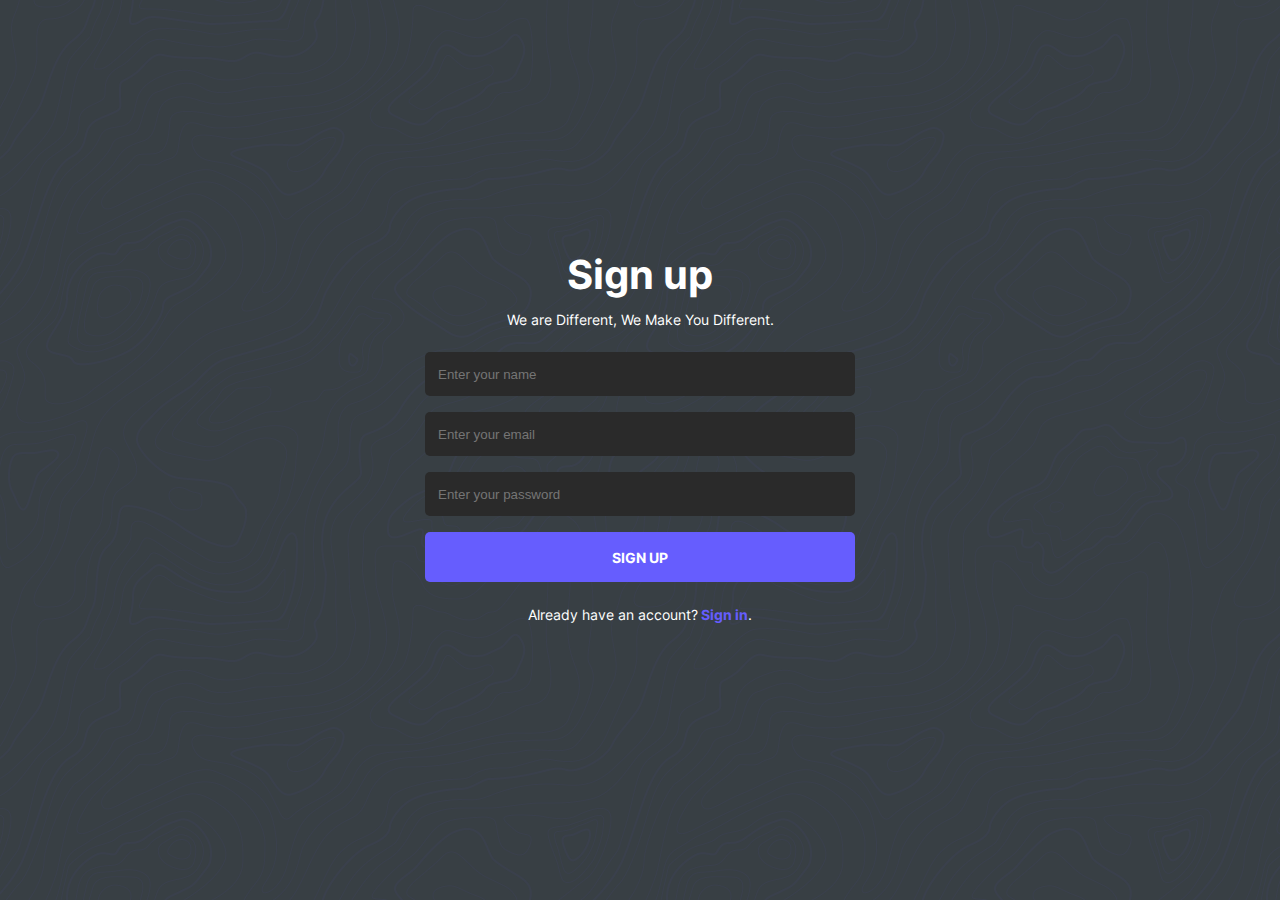
==== index.html @ 8d31ed5a "Messenger" ====
<!DOCTYPE html>
<html lang="en">
<head>
    <meta charset="UTF-8">
    <meta http-equiv="X-UA-Compatible" content="IE=edge">
    <meta name="viewport" content="width=device-width, initial-scale=1.0">
    <title>Messenger</title>
    <link rel="stylesheet" href="Sign up/sign up.css">
</head>
<body>
    <main>
        <div class="container">
            <div class="sign_up_container">
                <div class="sign_up">
                    <div class="title">
                        <div class="reserve">
                            <h1>Sign up</h1>
                            <div class="text">We are Different, We Make You Different.</div>
                        </div>
                    </div>
                    <div class="input_block">
                        <input placeholder="Enter your name" type="text" class="name"></input>
                        <input placeholder="Enter your email" type="email" class="email"></input>
                        <input placeholder="Enter your password" type="password" class="password"></input>
                        <button class="sign_button">sign up</button>
                    </div>
                    <div class="sign_in_part">Already have an account? <a href="Sign in/index.html" class="text_sign_in">Sign in</a>.</div>
                </div>
            </div>
        </div>
    </main>
    <script src="Sign up/script sign up.js"></script>
</body>
</html>
---- Sign up/sign up.css ----
* {
    margin: 0;
    padding: 0;
    box-sizing: border-box;
}

@font-face {
    font-family: 'Inter_Regular';
    src: url(../fonts/Inter/static/Inter-Regular.ttf);
}
@font-face {
    font-family: 'Inter_Bold';
    src: url(../fonts/Inter/static/Inter-Bold.ttf);
}

main {
    width: 100%;
    height: 100vh;
    background-color: #383f44;
    background-image: url(../img/bg-signup.png);
    display: flex;
    justify-content: center;
}

.container {
    width: 1300px;
    height: 100%;
    display: flex;
    justify-content: center;
}

.sign_up_container {
    width: 430px;
    height: 100%;
    display: flex;
    align-items: center;
}

.sign_up {
    width: 100%;
    height: 400px;
}

.title {
    width: 100%;
    display: flex;
    justify-content: center;
}

.title h1 {
    width: 100%;
    font-family: 'Inter_Bold';
    color: white;
    font-size: 2.5rem;
    display: flex;
    justify-content: center;
    margin-bottom: 12px;
}

.title .text {
    width: 100%;
    font-family: 'Inter_Regular';
    color: white;
    font-size: .875rem;
    margin-bottom: 24px;
}

.input_block {
    width: 100%;
    margin-bottom: 1.5rem;
}

.input_block .name, .input_block .email, .input_block .password {
    width: 100%;
    height: 44px;
    margin-bottom: 1rem;
    border-radius: 5px;
    outline: none;
    border: none;
    background-color: #2A2A2A;
    padding-left: 13px;
    color: white;
}

.input_block .sign_button {
    width: 100%;
    height: 50px;
    outline: none;
    border: none;
    border-radius: 5px;
    background-color: #665DFE;
    text-transform: uppercase;
    font-family: 'Inter_Bold';
    color: white;
    font-size: .875rem;
    transition: .3s;
}

.input_block .sign_button:hover {
    cursor: pointer;
    background-color: #3e35e6;
}

.sign_in_part {
    width: 100%;
    display: flex;
    justify-content: center;
    font-family: 'Inter_Regular';
    color: white;
    font-size: .875rem;
}

.sign_in_part .text_sign_in {
    margin-left: 3px;
    color: #665DFE;
    font-family: 'Inter_Bold';
    text-decoration: none;
}

.sign_in_part .text_sign_in:hover {
    cursor: pointer;
    color: #3e35e6;
}
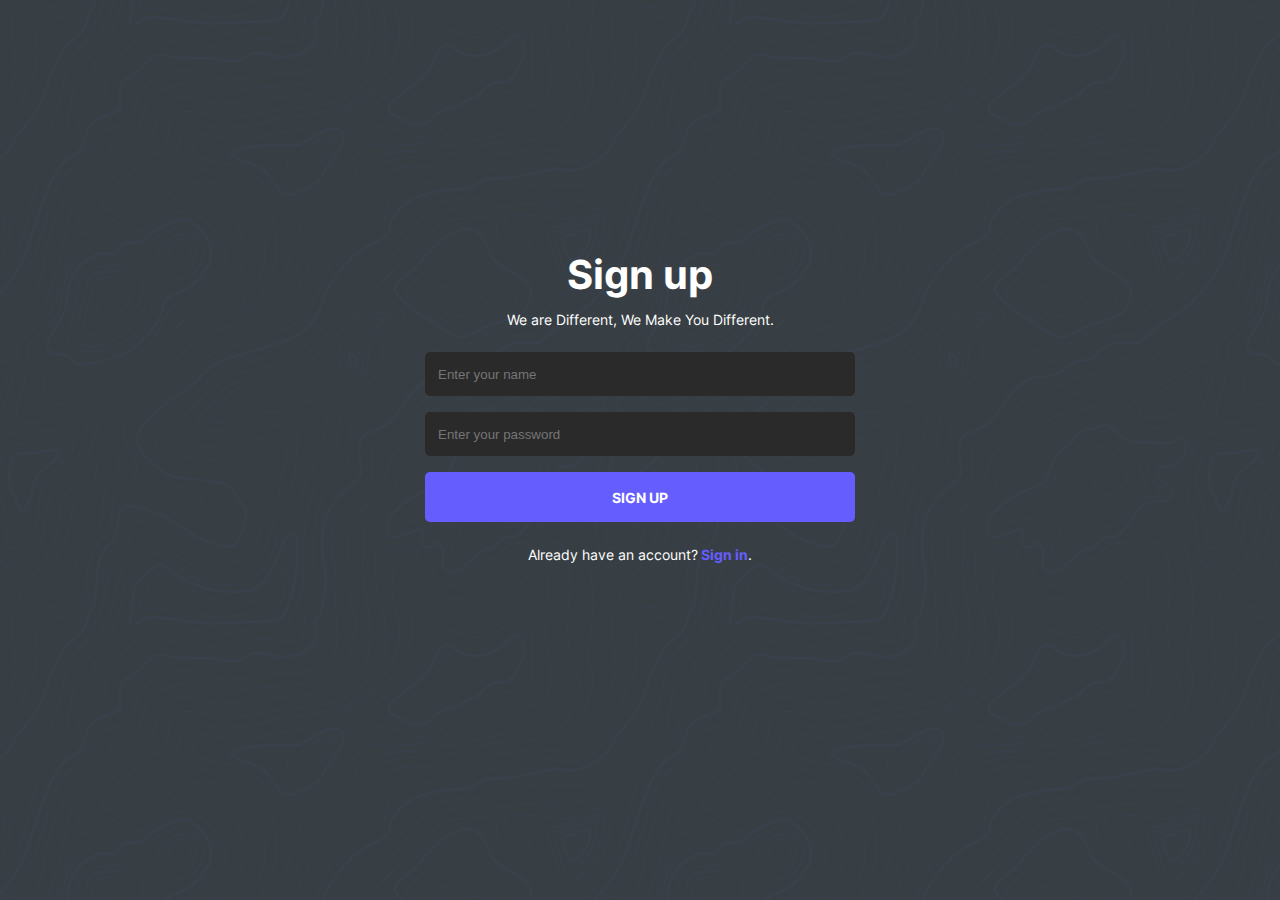
==== commit 73edea22: "Update index.html" ====
--- a/index.html
+++ b/index.html
@@ -20,7 +20,7 @@
                     </div>
                     <div class="input_block">
                         <input placeholder="Enter your name" type="text" class="name"></input>
-                        <input placeholder="Enter your email" type="email" class="email"></input>
+<!--                         <input placeholder="Enter your email" type="email" class="email"></input> -->
                         <input placeholder="Enter your password" type="password" class="password"></input>
                         <button class="sign_button">sign up</button>
                     </div>
@@ -31,4 +31,4 @@
     </main>
     <script src="Sign up/script sign up.js"></script>
 </body>
-</html>+</html>
